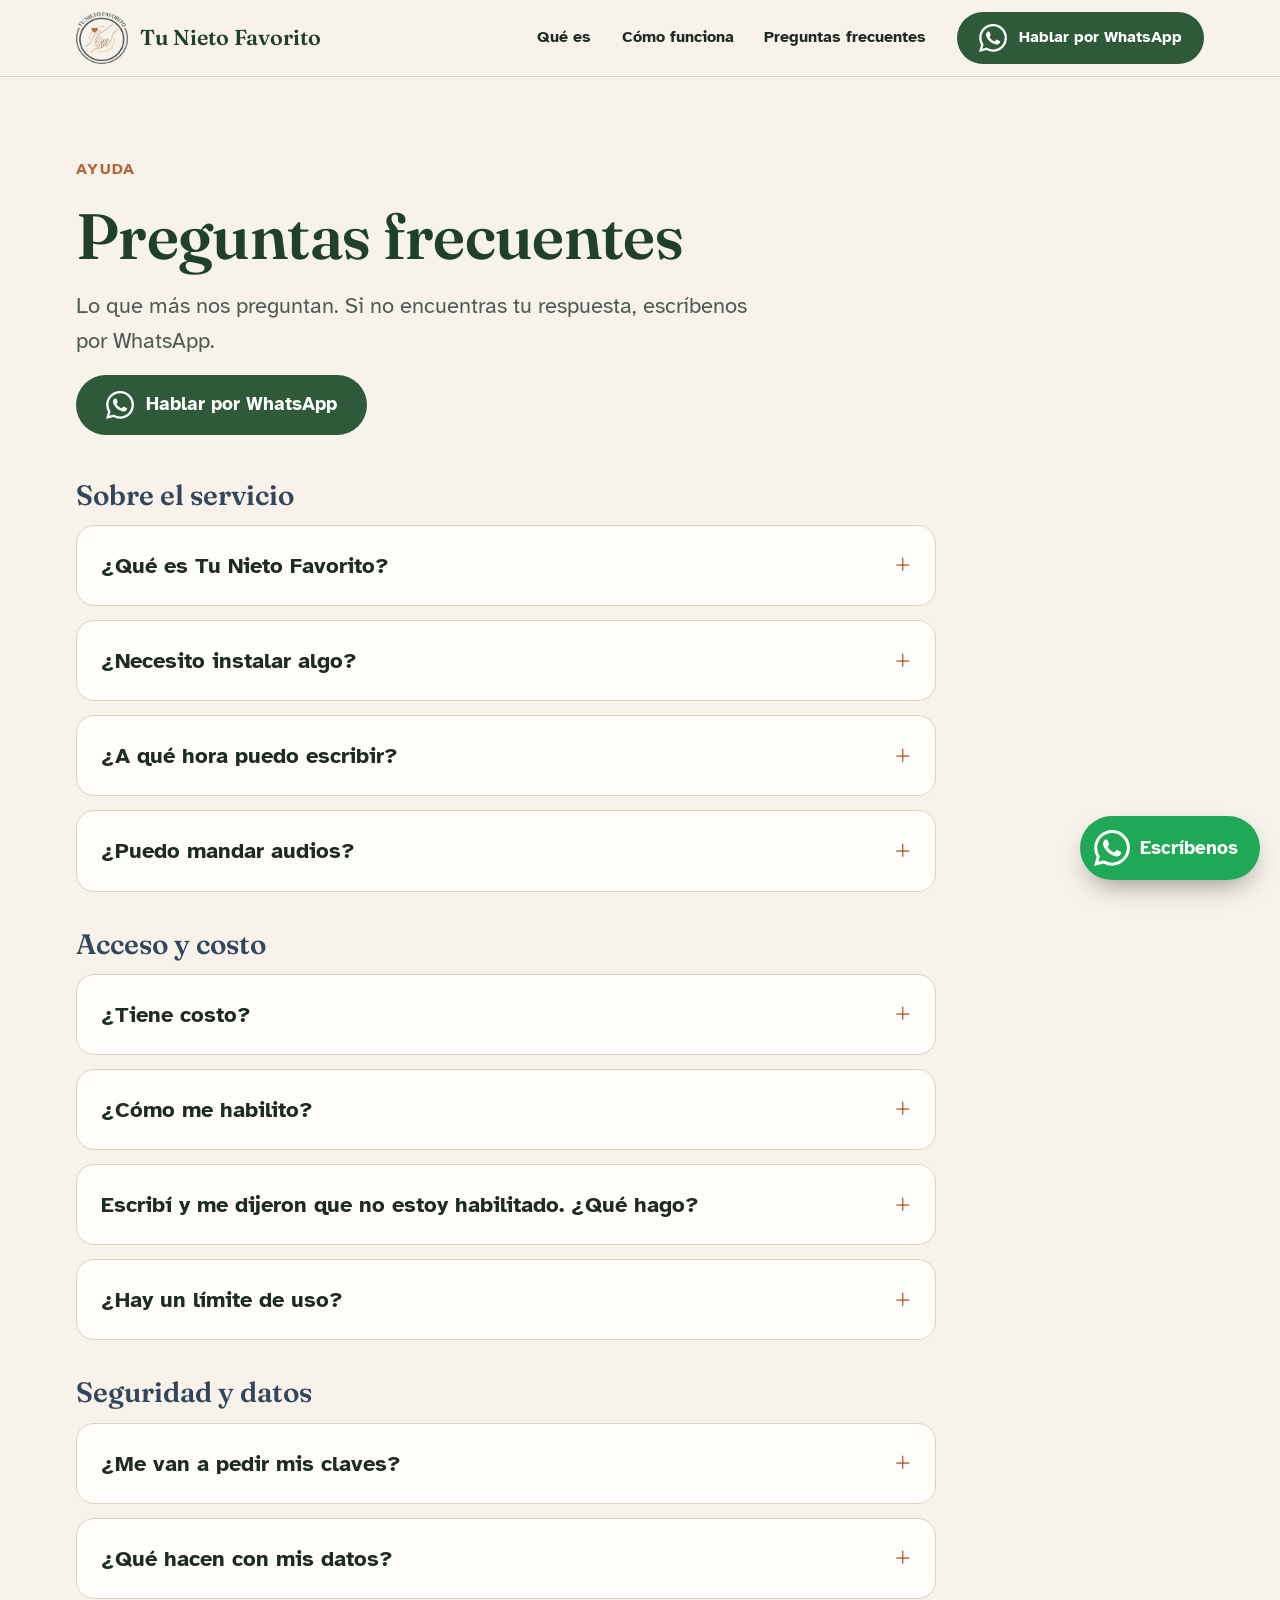
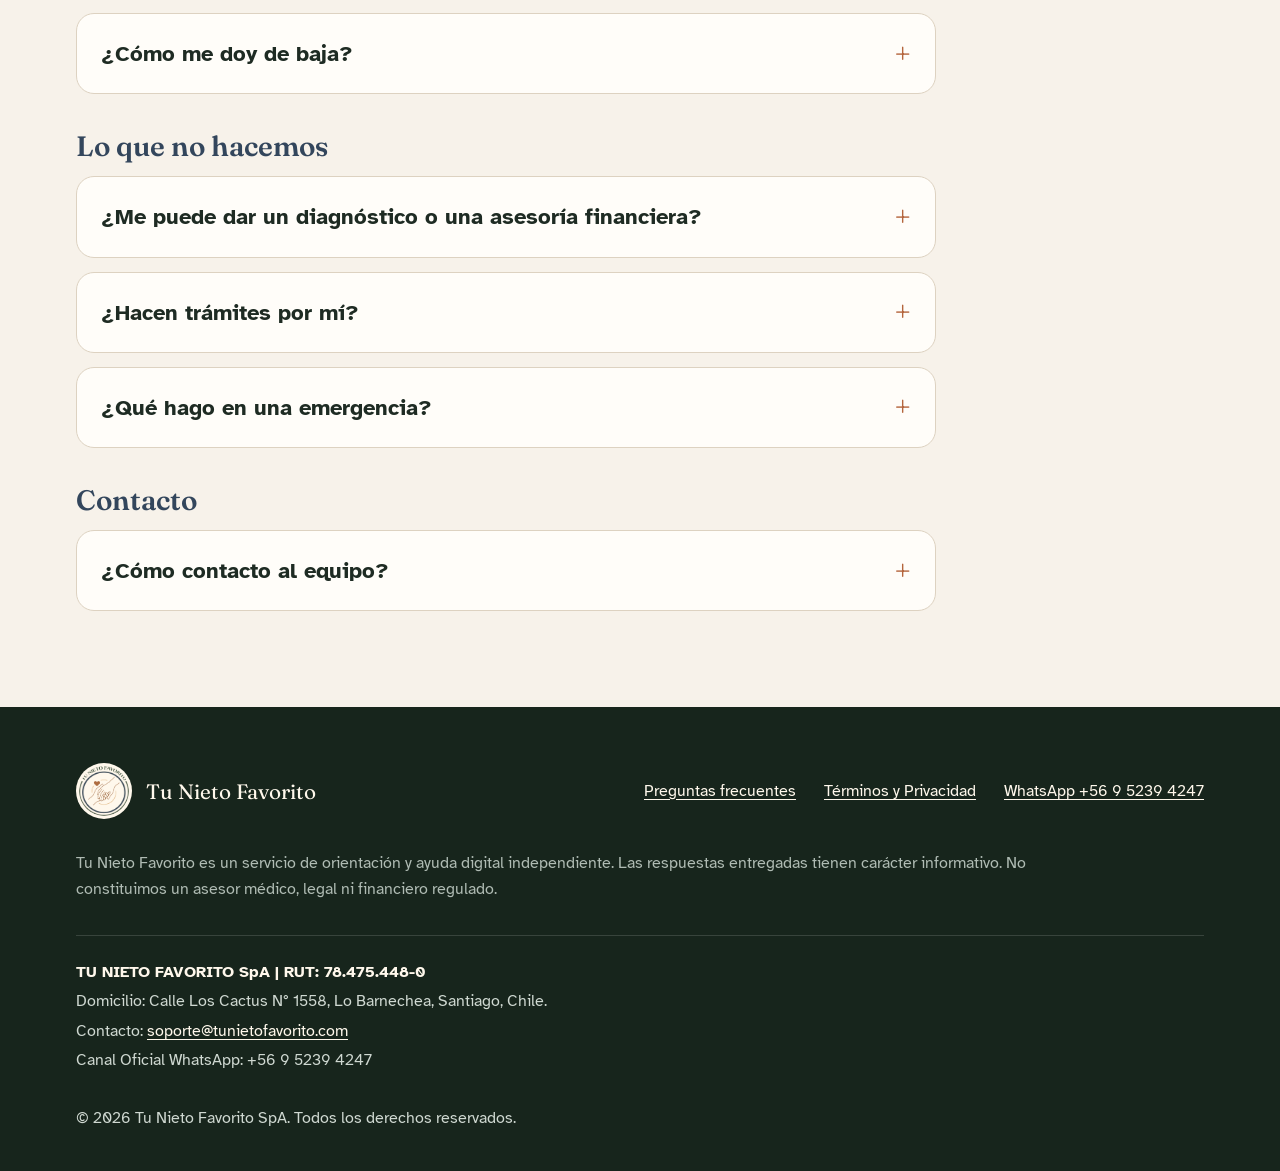
==== preguntas/index.html @ 2af7aa35 "Sitio web v1: inicio, preguntas frecuentes y términos" ====
<!doctype html>
<html lang="es-CL">
<head>
<meta charset="utf-8">
<meta name="viewport" content="width=device-width, initial-scale=1, viewport-fit=cover">
<title>Preguntas frecuentes | Tu Nieto Favorito</title>
<meta name="claude:viewport-fit-sides" content="cover">
<meta name="description" content="Respuestas sobre Tu Nieto Favorito: cómo habilitarte, costo, seguridad de tus datos, cupo mensual y cómo darte de baja.">
<link rel="canonical" href="https://tunietofavorito.com/preguntas/">
<meta property="og:type" content="website">
<meta property="og:locale" content="es_CL">
<meta property="og:site_name" content="Tu Nieto Favorito">
<meta property="og:title" content="Preguntas frecuentes | Tu Nieto Favorito">
<meta property="og:description" content="Respuestas sobre Tu Nieto Favorito: cómo habilitarte, costo, seguridad de tus datos, cupo mensual y cómo darte de baja.">
<meta property="og:url" content="https://tunietofavorito.com/preguntas/">
<meta property="og:image" content="https://tunietofavorito.com/assets/og-image.jpg">
<meta name="twitter:card" content="summary_large_image">
<meta name="theme-color" content="#F7F2EA">
<link rel="icon" href="../favicon.ico" sizes="any">
<link rel="icon" type="image/png" href="../assets/favicon-48.png">
<link rel="apple-touch-icon" href="../assets/apple-touch-icon.png">
<link rel="preconnect" href="https://fonts.googleapis.com">
<link rel="preconnect" href="https://fonts.gstatic.com" crossorigin>
<link rel="stylesheet" href="https://fonts.googleapis.com/css2?family=Atkinson+Hyperlegible:ital,wght@0,400;0,700;1,400&family=Fraunces:ital,opsz,wght@0,9..144,500;0,9..144,600;1,9..144,500&display=swap">
<link rel="stylesheet" href="../assets/styles.css">

</head>
<body>
<a class="skip" href="#contenido">Saltar al contenido</a>
<header class="site-header">
  <div class="wrap">
    <a class="brand" href="../"><img src="../assets/logo.png" alt="" width="52" height="52"><span>Tu Nieto Favorito</span></a>
    <button class="nav-toggle" aria-expanded="false" aria-controls="menu">Menú</button>
    <nav class="nav" id="menu" aria-label="Principal">
      <a href="../#que-es">Qué es</a>
      <a href="../#como-funciona">Cómo funciona</a>
      <a href="../preguntas/">Preguntas frecuentes</a>
      <a class="btn btn--primary btn--small" href="https://wa.me/56952394247?text=Hola%2C+quiero+probar+Tu+Nieto+Favorito%2C+lo+vi+en+la+web." target="_blank" rel="noopener"><svg viewBox="0 0 24 24" aria-hidden="true" fill="currentColor"><path d="M17.47 14.38c-.3-.15-1.76-.87-2.03-.97-.27-.1-.47-.15-.67.15-.2.3-.77.97-.94 1.16-.17.2-.35.22-.64.07-.3-.15-1.26-.46-2.39-1.47-.88-.79-1.48-1.76-1.65-2.06-.17-.3-.02-.46.13-.6.13-.14.3-.35.45-.52.15-.17.2-.3.3-.5.1-.2.05-.37-.03-.52-.07-.15-.67-1.61-.92-2.2-.24-.58-.49-.5-.67-.51h-.57c-.2 0-.52.07-.8.37-.27.3-1.04 1.02-1.04 2.48s1.07 2.88 1.21 3.07c.15.2 2.1 3.2 5.08 4.49.71.31 1.26.49 1.7.63.71.22 1.36.19 1.87.12.57-.09 1.76-.72 2-1.41.25-.7.25-1.29.18-1.41-.08-.13-.27-.2-.57-.35M12.05 21.79h-.01a9.87 9.87 0 0 1-5.03-1.38l-.36-.21-3.74.98 1-3.65-.24-.37a9.86 9.86 0 0 1-1.51-5.26c0-5.45 4.44-9.88 9.89-9.88 2.64 0 5.12 1.03 6.99 2.9a9.83 9.83 0 0 1 2.89 6.99c0 5.45-4.44 9.88-9.88 9.88m8.41-18.3A11.82 11.82 0 0 0 12.05 0C5.5 0 .16 5.34.16 11.89c0 2.1.55 4.14 1.59 5.95L.06 24l6.3-1.65a11.88 11.88 0 0 0 5.69 1.45h.01c6.55 0 11.89-5.34 11.89-11.89a11.82 11.82 0 0 0-3.48-8.41z"/></svg><span>Hablar por WhatsApp</span></a>
    </nav>
  </div>
</header>
<main id="contenido">

<section class="page-hero"><div class="wrap">
  <span class="eyebrow">Ayuda</span>
  <h1>Preguntas frecuentes</h1>
  <p>Lo que más nos preguntan. Si no encuentras tu respuesta, escríbenos por WhatsApp.</p>
  <div><a class="btn btn--primary" href="https://wa.me/56952394247?text=Hola%2C+quiero+probar+Tu+Nieto+Favorito%2C+lo+vi+en+la+web." target="_blank" rel="noopener"><svg viewBox="0 0 24 24" aria-hidden="true" fill="currentColor"><path d="M17.47 14.38c-.3-.15-1.76-.87-2.03-.97-.27-.1-.47-.15-.67.15-.2.3-.77.97-.94 1.16-.17.2-.35.22-.64.07-.3-.15-1.26-.46-2.39-1.47-.88-.79-1.48-1.76-1.65-2.06-.17-.3-.02-.46.13-.6.13-.14.3-.35.45-.52.15-.17.2-.3.3-.5.1-.2.05-.37-.03-.52-.07-.15-.67-1.61-.92-2.2-.24-.58-.49-.5-.67-.51h-.57c-.2 0-.52.07-.8.37-.27.3-1.04 1.02-1.04 2.48s1.07 2.88 1.21 3.07c.15.2 2.1 3.2 5.08 4.49.71.31 1.26.49 1.7.63.71.22 1.36.19 1.87.12.57-.09 1.76-.72 2-1.41.25-.7.25-1.29.18-1.41-.08-.13-.27-.2-.57-.35M12.05 21.79h-.01a9.87 9.87 0 0 1-5.03-1.38l-.36-.21-3.74.98 1-3.65-.24-.37a9.86 9.86 0 0 1-1.51-5.26c0-5.45 4.44-9.88 9.89-9.88 2.64 0 5.12 1.03 6.99 2.9a9.83 9.83 0 0 1 2.89 6.99c0 5.45-4.44 9.88-9.88 9.88m8.41-18.3A11.82 11.82 0 0 0 12.05 0C5.5 0 .16 5.34.16 11.89c0 2.1.55 4.14 1.59 5.95L.06 24l6.3-1.65a11.88 11.88 0 0 0 5.69 1.45h.01c6.55 0 11.89-5.34 11.89-11.89a11.82 11.82 0 0 0-3.48-8.41z"/></svg><span>Hablar por WhatsApp</span></a></div>
</div></section>
<section><div class="wrap"><div class="faq"><h2 class="faq-group">Sobre el servicio</h2><details><summary>¿Qué es Tu Nieto Favorito?</summary><div class="answer"><p>Es un servicio de acompañamiento y orientación para personas mayores que funciona por WhatsApp. Te responde un asistente con inteligencia artificial, supervisado por un equipo de personas.</p><p>Te ayuda con dudas de salud, pensiones, beneficios sociales, uso del celular, actividades y recordatorios.</p></div></details><details><summary>¿Necesito instalar algo?</summary><div class="answer"><p>No. Solo necesitas WhatsApp, el mismo que ya usas para hablar con tu familia. No hay apps nuevas ni claves que recordar.</p></div></details><details><summary>¿A qué hora puedo escribir?</summary><div class="answer"><p>A cualquier hora, todos los días del año.</p></div></details><details><summary>¿Puedo mandar audios?</summary><div class="answer"><p>Sí. Puedes escribir o mandar mensajes de voz. Los audios se transcriben para poder responderte.</p></div></details><h2 class="faq-group">Acceso y costo</h2><details><summary>¿Tiene costo?</summary><div class="answer"><p>Para ti no tiene costo. Lo paga la institución que te ofrece el beneficio, como parte de un convenio con nosotros.</p><p>Que Tu Nieto Favorito sea gratis no significa que los productos o beneficios de esa institución también lo sean: sus condiciones las define cada institución.</p></div></details><details><summary>¿Cómo me habilito?</summary><div class="answer"><p>El servicio se activa a través de una institución en convenio. La institución te incluye en su lista de personas habilitadas y luego tú nos escribes al +56 9 5239 4247.</p><p>En tu primer mensaje te pediremos tu RUT, escrito con el teclado, para confirmar que eres parte del beneficio.</p></div></details><details><summary>Escribí y me dijeron que no estoy habilitado. ¿Qué hago?</summary><div class="answer"><p>Significa que tu RUT todavía no está en la lista de una institución en convenio. En el mismo chat te explicamos cómo pedir el beneficio.</p></div></details><details><summary>¿Hay un límite de uso?</summary><div class="answer"><p>Sí. Para que el servicio sea sostenible, cada persona tiene un cupo mensual. Te avisamos cuando te acerques al límite y el servicio vuelve a estar disponible el día 1 del mes siguiente.</p></div></details><h2 class="faq-group">Seguridad y datos</h2><details><summary>¿Me van a pedir mis claves?</summary><div class="answer"><p>Nunca. No te pediremos claves, contraseñas, ClaveÚnica, PIN, números de tarjeta ni códigos que lleguen a tu celular.</p><p>Desconfía de cualquier mensaje que te los pida, aunque diga ser de Tu Nieto Favorito o de tu institución.</p></div></details><details><summary>¿Qué hacen con mis datos?</summary><div class="answer"><p>Guardamos solo lo necesario para ayudarte mejor, de forma confidencial. No compartimos tu información con ninguna institución sin tu autorización.</p><p>Puedes pedir ver, corregir o borrar tus datos en cualquier momento. Todo el detalle está en la <a href="../terminos/#datos">Política de Privacidad</a>.</p></div></details><details><summary>¿Cómo me doy de baja?</summary><div class="answer"><p>Escribe <b>BAJA</b> en el chat. Te pediremos confirmarlo para evitar errores y luego borraremos tus datos como se explica en los términos. Si cambias de opinión, puedes volver a escribirnos.</p></div></details><h2 class="faq-group">Lo que no hacemos</h2><details><summary>¿Me puede dar un diagnóstico o una asesoría financiera?</summary><div class="answer"><p>No. Te orientamos e informamos, pero no somos un servicio médico, legal ni financiero. Para decisiones importantes, confirma siempre con tu médico, tu banco o la institución que corresponda.</p></div></details><details><summary>¿Hacen trámites por mí?</summary><div class="answer"><p>No hacemos trámites en tu nombre, no firmamos documentos ni movemos dinero. Te explicamos paso a paso cómo hacerlos tú.</p></div></details><details><summary>¿Qué hago en una emergencia?</summary><div class="answer"><p>Tu Nieto Favorito no es un servicio de urgencia. Ante una emergencia de salud llama al <b>131</b>. Si necesitas apoyo emocional urgente, llama al <b>*4141</b>.</p></div></details><h2 class="faq-group">Contacto</h2><details><summary>¿Cómo contacto al equipo?</summary><div class="answer"><p>Escríbenos a <a href="mailto:soporte@tunietofavorito.com">soporte@tunietofavorito.com</a>.</p></div></details></div></div></section>

</main>
<footer class="site-footer">
  <div class="wrap">
    <div class="footer-top">
      <div class="footer-brand"><img src="../assets/logo.png" alt="" width="56" height="56"><span>Tu Nieto Favorito</span></div>
      <nav class="footer-links" aria-label="Pie de página">
        <a href="../preguntas/">Preguntas frecuentes</a>
        <a href="../terminos/">Términos y Privacidad</a>
        <a href="https://wa.me/56952394247?text=Hola%2C+quiero+probar+Tu+Nieto+Favorito%2C+lo+vi+en+la+web." target="_blank" rel="noopener">WhatsApp +56 9 5239 4247</a>
      </nav>
    </div>
    <p class="disclaimer">Tu Nieto Favorito es un servicio de orientación y ayuda digital independiente. Las respuestas entregadas tienen carácter informativo. No constituimos un asesor médico, legal ni financiero regulado.</p>
    <div class="legal">
      <strong>TU NIETO FAVORITO SpA | RUT: 78.475.448-0</strong>
      <span>Domicilio: Calle Los Cactus N° 1558, Lo Barnechea, Santiago, Chile.</span>
      <span>Contacto: <a href="mailto:soporte@tunietofavorito.com">soporte@tunietofavorito.com</a></span>
      <span>Canal Oficial WhatsApp: +56 9 5239 4247</span>
    </div>
    <p>© 2026 Tu Nieto Favorito SpA. Todos los derechos reservados.</p>
  </div>
</footer>
<a class="wa-float" href="https://wa.me/56952394247?text=Hola%2C+quiero+probar+Tu+Nieto+Favorito%2C+lo+vi+en+la+web." target="_blank" rel="noopener" aria-label="Hablar por WhatsApp con Tu Nieto Favorito"><svg viewBox="0 0 24 24" aria-hidden="true" fill="currentColor"><path d="M17.47 14.38c-.3-.15-1.76-.87-2.03-.97-.27-.1-.47-.15-.67.15-.2.3-.77.97-.94 1.16-.17.2-.35.22-.64.07-.3-.15-1.26-.46-2.39-1.47-.88-.79-1.48-1.76-1.65-2.06-.17-.3-.02-.46.13-.6.13-.14.3-.35.45-.52.15-.17.2-.3.3-.5.1-.2.05-.37-.03-.52-.07-.15-.67-1.61-.92-2.2-.24-.58-.49-.5-.67-.51h-.57c-.2 0-.52.07-.8.37-.27.3-1.04 1.02-1.04 2.48s1.07 2.88 1.21 3.07c.15.2 2.1 3.2 5.08 4.49.71.31 1.26.49 1.7.63.71.22 1.36.19 1.87.12.57-.09 1.76-.72 2-1.41.25-.7.25-1.29.18-1.41-.08-.13-.27-.2-.57-.35M12.05 21.79h-.01a9.87 9.87 0 0 1-5.03-1.38l-.36-.21-3.74.98 1-3.65-.24-.37a9.86 9.86 0 0 1-1.51-5.26c0-5.45 4.44-9.88 9.89-9.88 2.64 0 5.12 1.03 6.99 2.9a9.83 9.83 0 0 1 2.89 6.99c0 5.45-4.44 9.88-9.88 9.88m8.41-18.3A11.82 11.82 0 0 0 12.05 0C5.5 0 .16 5.34.16 11.89c0 2.1.55 4.14 1.59 5.95L.06 24l6.3-1.65a11.88 11.88 0 0 0 5.69 1.45h.01c6.55 0 11.89-5.34 11.89-11.89a11.82 11.82 0 0 0-3.48-8.41z"/></svg><span>Escríbenos</span></a>
<script src="../assets/site.js"></script>
</body>
</html>
---- assets/styles.css ----
/* Tu Nieto Favorito — sitio estático
   Layout: bandas a todo el ancho, contenido centrado a 1120px, una idea por sección.
   Tema único claro (deliberado): público 60+, máximo contraste y calidez de marca. */
:root {
  color-scheme: light;
  --paper: #F7F2EA;      /* fondo cálido, como la infografía */
  --paper-2: #EFE6D8;    /* banda alterna */
  --card: #FFFDF9;
  --ink: #1E2B23;        /* texto principal, verde casi negro */
  --muted: #4E5B53;
  --line: #DDD2C1;
  --forest: #2E5A3A;     /* verde del logo: botones y títulos */
  --forest-deep: #1F4029;
  --slate: #33465C;      /* azul del aro del logo */
  --clay: #B4653D;       /* corazón del logo: acentos puntuales */
  --sand: #E3BE88;       /* trazo dorado del logo */
  --wa: #1FA855;         /* verde WhatsApp, solo en el botón flotante */
  --chat-bg: #E8DFD2;
  --bubble-out: #DCF5D3;
  --bubble-in: #FFFFFF;

  --font-display: "Fraunces", "Georgia", "Times New Roman", serif;
  --font-body: "Atkinson Hyperlegible", "Segoe UI", system-ui, -apple-system, Arial, sans-serif;

  --step--1: 1rem;
  --step-0: 1.1875rem;   /* 19px base */
  --step-1: 1.375rem;
  --step-2: 1.75rem;
  --step-3: clamp(2rem, 4.2vw, 2.75rem);
  --step-4: clamp(2.5rem, 6vw, 4rem);
  --radius: 18px;
  --wrap: 1120px;
}

*, *::before, *::after { box-sizing: border-box; }
html { scroll-behavior: smooth; -webkit-text-size-adjust: 100%; }
@media (prefers-reduced-motion: reduce) { html { scroll-behavior: auto; } *{ transition: none !important; animation: none !important; } }
body {
  margin: 0;
  background: var(--paper);
  color: var(--ink);
  font-family: var(--font-body);
  font-size: var(--step-0);
  line-height: 1.6;
}
body::before { content: ""; position: fixed; inset: 0 0 auto; height: env(safe-area-inset-top, 0px); z-index: 60; background: var(--paper); }
img, svg { max-width: 100%; }
a { color: var(--forest); text-underline-offset: 3px; }
a:hover { color: var(--forest-deep); }
:focus-visible { outline: 3px solid var(--clay); outline-offset: 3px; border-radius: 6px; }
h1, h2, h3 { font-family: var(--font-display); font-weight: 600; line-height: 1.15; text-wrap: balance; color: var(--forest-deep); margin: 0; font-optical-sizing: auto; }
h1 { font-size: var(--step-4); letter-spacing: -0.01em; }
h2 { font-size: var(--step-3); }
h3 { font-size: var(--step-1); font-family: var(--font-body); font-weight: 700; color: var(--ink); }
p { margin: 0; }
.wrap { width: 100%; max-width: calc(var(--wrap) + 2 * 24px); margin-inline: auto; padding-left: max(20px, env(safe-area-inset-left, 0px)); padding-right: max(20px, env(safe-area-inset-right, 0px)); }
.band { padding-block: clamp(56px, 9vw, 104px); }
.band--alt { background: var(--paper-2); }
.band--deep { background: var(--forest-deep); color: #F4EEE4; }
.band--deep h2 { color: #FFF8EC; }
.section-head { display: grid; gap: 14px; max-width: 46rem; margin-bottom: clamp(32px, 5vw, 52px); }
.section-head p { color: var(--muted); font-size: var(--step-1); }
.eyebrow { font-size: var(--step--1); font-weight: 700; letter-spacing: 0.08em; text-transform: uppercase; color: var(--clay); }
.skip { position: absolute; left: -999px; top: 8px; background: var(--card); padding: 10px 16px; z-index: 100; }
.skip:focus { left: 16px; }

/* Botones */
.btn { display: inline-flex; align-items: center; justify-content: center; gap: 12px; min-height: 60px; padding: 14px 28px; border-radius: 999px; font: 700 var(--step-0)/1.2 var(--font-body); text-decoration: none; border: 2px solid transparent; cursor: pointer; transition: transform .15s ease, background .15s ease; }
.btn svg { width: 28px; height: 28px; flex: none; }
.btn--primary { background: var(--forest); color: #fff; }
.btn--primary:hover { background: var(--forest-deep); color: #fff; transform: translateY(-1px); }
.btn--ghost { background: transparent; color: var(--forest-deep); border-color: var(--forest); }
.btn--ghost:hover { background: var(--card); color: var(--forest-deep); }
.btn--light { background: #FFF8EC; color: var(--forest-deep); }
.btn--light:hover { background: #fff; color: var(--forest-deep); }
.btn--small { min-height: 48px; padding: 10px 20px; font-size: var(--step--1); }

/* Encabezado */
.site-header { position: sticky; top: env(safe-area-inset-top, 0px); z-index: 50; background: color-mix(in srgb, var(--paper) 94%, transparent); backdrop-filter: blur(8px); border-bottom: 1px solid var(--line); }
.site-header .wrap { display: flex; align-items: center; justify-content: space-between; gap: 16px; min-height: 76px; }
.brand { display: flex; align-items: center; gap: 12px; text-decoration: none; color: var(--forest-deep); font-family: var(--font-display); font-weight: 600; font-size: 1.35rem; }
.brand img { width: 52px; height: 52px; }
.nav { display: flex; align-items: center; gap: clamp(12px, 2.4vw, 32px); }
.nav a:not(.btn) { color: var(--ink); text-decoration: none; font-weight: 700; font-size: var(--step--1); }
.nav a:not(.btn):hover { color: var(--forest); text-decoration: underline; }
.nav-toggle { display: none; }
@media (max-width: 880px) {
  .nav { display: none; position: absolute; top: 100%; left: 0; right: 0; flex-direction: column; align-items: stretch; gap: 0; background: var(--paper); border-bottom: 1px solid var(--line); padding: 8px max(20px, env(safe-area-inset-right, 0px)) 20px max(20px, env(safe-area-inset-left, 0px)); }
  .nav.open { display: flex; }
  .nav a:not(.btn) { padding: 16px 4px; font-size: var(--step-0); border-bottom: 1px solid var(--line); }
  .nav .btn { margin-top: 16px; }
  .nav-toggle { display: inline-flex; align-items: center; gap: 8px; min-height: 48px; padding: 8px 16px; border: 2px solid var(--forest); border-radius: 999px; background: transparent; color: var(--forest-deep); font: 700 var(--step--1) var(--font-body); cursor: pointer; }
  .brand span { font-size: 1.15rem; }
  .brand img { width: 44px; height: 44px; }
}

/* Hero */
.hero { padding-block: clamp(40px, 7vw, 88px) clamp(56px, 8vw, 96px); position: relative; overflow: hidden; }
.hero .wrap { display: grid; grid-template-columns: minmax(0, 1.1fr) minmax(0, 0.9fr); gap: clamp(32px, 5vw, 72px); align-items: center; }
.hero-copy { display: grid; gap: 24px; min-width: 0; }
.hero-copy .lead { font-size: var(--step-1); color: var(--muted); max-width: 34rem; }
.hero-copy h1 em { font-style: italic; color: var(--clay); font-weight: 500; }
.hero-actions { display: flex; flex-wrap: wrap; gap: 14px; }
.hero-note { display: flex; align-items: center; gap: 10px; color: var(--muted); font-size: var(--step--1); }
.hero-note svg { width: 22px; height: 22px; color: var(--forest); flex: none; }
.hero-art { position: relative; display: grid; place-items: center; min-width: 0; }
.hero-art::before { content: ""; position: absolute; width: min(460px, 92%); aspect-ratio: 1; border-radius: 50%; border: 2px solid var(--sand); opacity: .7; }
.hero-art::after { content: ""; position: absolute; width: min(540px, 108%); aspect-ratio: 1; border-radius: 50%; border: 2px solid var(--slate); opacity: .14; }
@media (max-width: 880px) { .hero .wrap { grid-template-columns: 1fr; } .hero-art { order: 2; } }

/* Teléfono con chat */
.phone { position: relative; z-index: 1; width: min(340px, 100%); border-radius: 40px; background: #1d2621; padding: 12px; box-shadow: 0 30px 60px -24px rgba(31, 64, 41, .45); }
.phone-screen { border-radius: 30px; overflow: hidden; background: var(--chat-bg); }
.chat-top { display: flex; align-items: center; gap: 10px; padding: 14px 16px; background: var(--forest-deep); color: #fff; }
.chat-top img { width: 38px; height: 38px; border-radius: 50%; background: #fff; padding: 2px; }
.chat-top strong { display: block; font-size: 1rem; line-height: 1.2; }
.chat-top small { font-size: .82rem; opacity: .8; }
.chat { display: flex; flex-direction: column; gap: 8px; padding: 16px 12px 18px; font-size: 1rem; line-height: 1.45; }
.msg { max-width: 86%; padding: 9px 12px 7px; border-radius: 14px; box-shadow: 0 1px 1px rgba(0,0,0,.08); position: relative; }
.msg time { display: block; text-align: right; font-size: .72rem; color: #6b756f; margin-top: 2px; }
.msg--out { align-self: flex-end; background: var(--bubble-out); border-top-right-radius: 4px; }
.msg--in { align-self: flex-start; background: var(--bubble-in); border-top-left-radius: 4px; }
.msg b { font-weight: 700; }
.msg-btns { display: grid; grid-template-columns: 1fr 1fr; gap: 6px; margin-top: 8px; }
.msg-btns span { text-align: center; background: #F3F7F4; color: #1a7f4a; font-weight: 700; font-size: .9rem; border-radius: 8px; padding: 7px 4px; }

/* Pilares */
.pillars { display: grid; grid-template-columns: repeat(3, minmax(0, 1fr)); gap: 22px; }
@media (max-width: 980px) { .pillars { grid-template-columns: repeat(2, minmax(0, 1fr)); } }
@media (max-width: 640px) { .pillars { grid-template-columns: 1fr; } }
.pillar { display: flex; flex-direction: column; gap: 16px; background: var(--card); border: 1px solid var(--line); border-radius: var(--radius); padding: 26px 22px 22px; min-width: 0; }
.pillar-head { display: flex; align-items: center; gap: 14px; }
.icon { flex: none; display: grid; place-items: center; width: 56px; height: 56px; border-radius: 50%; background: #F3E6D6; color: var(--clay); }
.icon svg { width: 30px; height: 30px; }
.pillar p.sub { color: var(--muted); font-size: var(--step--1); }
.pillar .mini-chat { background: var(--chat-bg); border-radius: 14px; padding: 12px 10px; display: flex; flex-direction: column; gap: 6px; font-size: .95rem; line-height: 1.4; margin-top: auto; }
.pillar .mini-chat .msg { max-width: 92%; padding: 7px 10px; }
.pillar-cta { align-self: flex-start; font-weight: 700; font-size: var(--step--1); display: inline-flex; align-items: center; gap: 6px; min-height: 44px; }

/* Cómo accedo */
.steps { display: grid; grid-template-columns: repeat(3, minmax(0, 1fr)); gap: 24px; counter-reset: paso; list-style: none; padding: 0; margin: 0; }
@media (max-width: 860px) { .steps { grid-template-columns: 1fr; } }
.steps li { counter-increment: paso; display: grid; gap: 12px; align-content: start; padding: 28px 24px; border-radius: var(--radius); background: var(--card); border: 1px solid var(--line); min-width: 0; }
.steps li::before { content: counter(paso); display: grid; place-items: center; width: 52px; height: 52px; border-radius: 50%; background: var(--forest); color: #fff; font: 600 1.6rem/1 var(--font-display); }
.steps p { color: var(--muted); }
.phone-number { font-family: var(--font-display); font-size: var(--step-2); color: var(--forest-deep); font-weight: 600; white-space: nowrap; }
.callout { margin-top: 28px; display: flex; flex-wrap: wrap; align-items: center; justify-content: space-between; gap: 18px 28px; padding: 26px 28px; border-radius: var(--radius); background: var(--slate); color: #F2F4F7; }
.callout h3 { color: #fff; font-family: var(--font-display); font-weight: 600; font-size: var(--step-1); }
.callout p { color: #D7DEE7; max-width: 40rem; }
.callout .btn--light { color: var(--slate); }
.callout > div { display: grid; gap: 6px; min-width: 0; flex: 1 1 320px; }

/* Atributos */
.facts { display: grid; grid-template-columns: repeat(4, minmax(0, 1fr)); gap: 0; border-top: 1px solid var(--line); border-bottom: 1px solid var(--line); }
@media (max-width: 860px) { .facts { grid-template-columns: repeat(2, minmax(0, 1fr)); } }
.fact { padding: 28px 20px; display: grid; gap: 6px; align-content: start; border-right: 1px solid var(--line); min-width: 0; }
.fact:last-child { border-right: 0; }
@media (max-width: 860px) { .fact:nth-child(2n) { border-right: 0; } .fact:nth-child(-n+2) { border-bottom: 1px solid var(--line); } }
.fact strong { font: 600 var(--step-3)/1 var(--font-display); color: var(--forest-deep); }
.fact span { color: var(--muted); font-size: var(--step--1); }

/* Quiénes somos */
.about { display: grid; grid-template-columns: minmax(0, .8fr) minmax(0, 1.2fr); gap: clamp(32px, 6vw, 80px); align-items: center; }
@media (max-width: 860px) { .about { grid-template-columns: 1fr; } }
.about-art { width: min(460px, 100%); height: auto; justify-self: center; }
.about-text { display: grid; gap: 28px; min-width: 0; }
.about-text h3 { font-family: var(--font-display); font-weight: 600; color: var(--forest-deep); font-size: var(--step-2); margin-bottom: 8px; }
.about-text p { color: var(--muted); font-size: var(--step-1); }

/* Test */
.quiz { max-width: 760px; display: grid; gap: 16px; }
.q { display: flex; flex-wrap: wrap; align-items: center; justify-content: space-between; gap: 14px 24px; padding: 20px 22px; background: var(--card); border: 1px solid var(--line); border-radius: var(--radius); }
.q p { font-weight: 700; flex: 1 1 280px; min-width: 0; }
.q-opts { display: flex; gap: 10px; }
.q-opts button { min-width: 88px; min-height: 52px; border-radius: 999px; border: 2px solid var(--forest); background: transparent; color: var(--forest-deep); font: 700 var(--step-0) var(--font-body); cursor: pointer; }
.q-opts button[aria-pressed="true"] { background: var(--forest); color: #fff; }
.quiz-result { padding: 24px 26px; border-radius: var(--radius); background: var(--forest-deep); color: #F4EEE4; display: grid; gap: 14px; }
.quiz-result h3 { color: #fff; font-family: var(--font-display); font-weight: 600; font-size: var(--step-2); }
.quiz-result .btn { justify-self: start; }

/* CTA final */
.final { text-align: center; }
.final .wrap { display: grid; gap: 22px; justify-items: center; }
.final p { font-size: var(--step-1); color: #DCE5DD; max-width: 38rem; }
.final .phone-number { color: #FFF8EC; font-size: var(--step-3); }

/* Pie */
.site-footer { background: #17251C; color: #CFD8D1; padding-block: 56px 40px; font-size: var(--step--1); }
.site-footer .wrap { display: grid; gap: 32px; }
.footer-top { display: flex; flex-wrap: wrap; justify-content: space-between; gap: 28px; }
.footer-brand { display: flex; gap: 14px; align-items: center; color: #FFF8EC; font-family: var(--font-display); font-size: 1.3rem; }
.footer-brand img { width: 56px; height: 56px; background: #FFF8EC; border-radius: 50%; padding: 3px; }
.footer-links { display: flex; flex-wrap: wrap; gap: 10px 28px; align-items: center; }
.site-footer a { color: #FFF8EC; }
.legal { display: grid; gap: 4px; padding-top: 24px; border-top: 1px solid rgba(255,255,255,.14); }
.legal strong { color: #FFF8EC; }
.disclaimer { color: #AFBBB3; max-width: 62rem; }

/* WhatsApp flotante */
.wa-float { position: fixed; z-index: 70; right: calc(20px + env(safe-area-inset-right, 0px)); bottom: calc(20px + env(safe-area-inset-bottom, 0px)); display: inline-flex; align-items: center; gap: 10px; min-height: 64px; padding: 10px 22px 10px 14px; border-radius: 999px; background: var(--wa); color: #fff; text-decoration: none; font-weight: 700; box-shadow: 0 12px 28px -10px rgba(0,0,0,.45); }
.wa-float:hover { color: #fff; background: #17904A; }
.wa-float svg { width: 36px; height: 36px; }
@media (max-width: 640px) { .wa-float span { display: none; } .wa-float { padding: 14px; } }

/* Páginas internas */
.page-hero { padding-block: clamp(44px, 7vw, 80px) clamp(28px, 4vw, 44px); }
.page-hero .wrap { display: grid; gap: 16px; }
.page-hero p { color: var(--muted); font-size: var(--step-1); max-width: 44rem; }
.faq { max-width: 860px; display: grid; gap: 14px; padding-bottom: clamp(56px, 8vw, 96px); }
.faq details { background: var(--card); border: 1px solid var(--line); border-radius: var(--radius); }
.faq summary { cursor: pointer; list-style: none; display: flex; justify-content: space-between; gap: 16px; align-items: center; padding: 22px 24px; font-weight: 700; font-size: var(--step-1); min-height: 64px; }
.faq summary::-webkit-details-marker { display: none; }
.faq summary::after { content: "+"; font: 400 2rem/1 var(--font-display); color: var(--clay); flex: none; }
.faq details[open] summary::after { content: "–"; }
.faq .answer { padding: 0 24px 24px; display: grid; gap: 12px; color: var(--ink); }
.faq-group { font-family: var(--font-display); color: var(--slate); font-size: var(--step-2); margin-top: 22px; }
.faq-group:first-child { margin-top: 0; }

.doc { max-width: 760px; padding-bottom: clamp(56px, 8vw, 96px); display: grid; gap: 18px; }
.doc h2 { font-size: var(--step-2); margin-top: 26px; scroll-margin-top: 100px; }
.doc ul { margin: 0; padding-left: 1.3em; display: grid; gap: 10px; }
.doc li::marker { color: var(--clay); }
.doc .meta { color: var(--muted); }
.doc .callout-box { background: var(--card); border: 1px solid var(--line); border-left: 5px solid var(--clay); border-radius: 12px; padding: 18px 20px; }
.toc { background: var(--card); border: 1px solid var(--line); border-radius: var(--radius); padding: 20px 24px; }
.toc ol { margin: 10px 0 0; padding-left: 1.4em; columns: 2 260px; column-gap: 32px; }
.toc li { margin-bottom: 6px; break-inside: avoid; }
.placeholder { background: #FCE7B2; padding: 0 4px; border-radius: 4px; }

.head-split { display: grid; grid-template-columns: minmax(0, 1.15fr) minmax(0, .85fr); gap: clamp(24px, 4vw, 56px); align-items: center; margin-bottom: clamp(32px, 5vw, 52px); }
.head-split .section-head { margin-bottom: 0; }
.head-art { width: min(440px, 100%); height: auto; justify-self: center; }
@media (max-width: 860px) { .head-split { grid-template-columns: 1fr; } .head-art { width: min(360px, 100%); } }
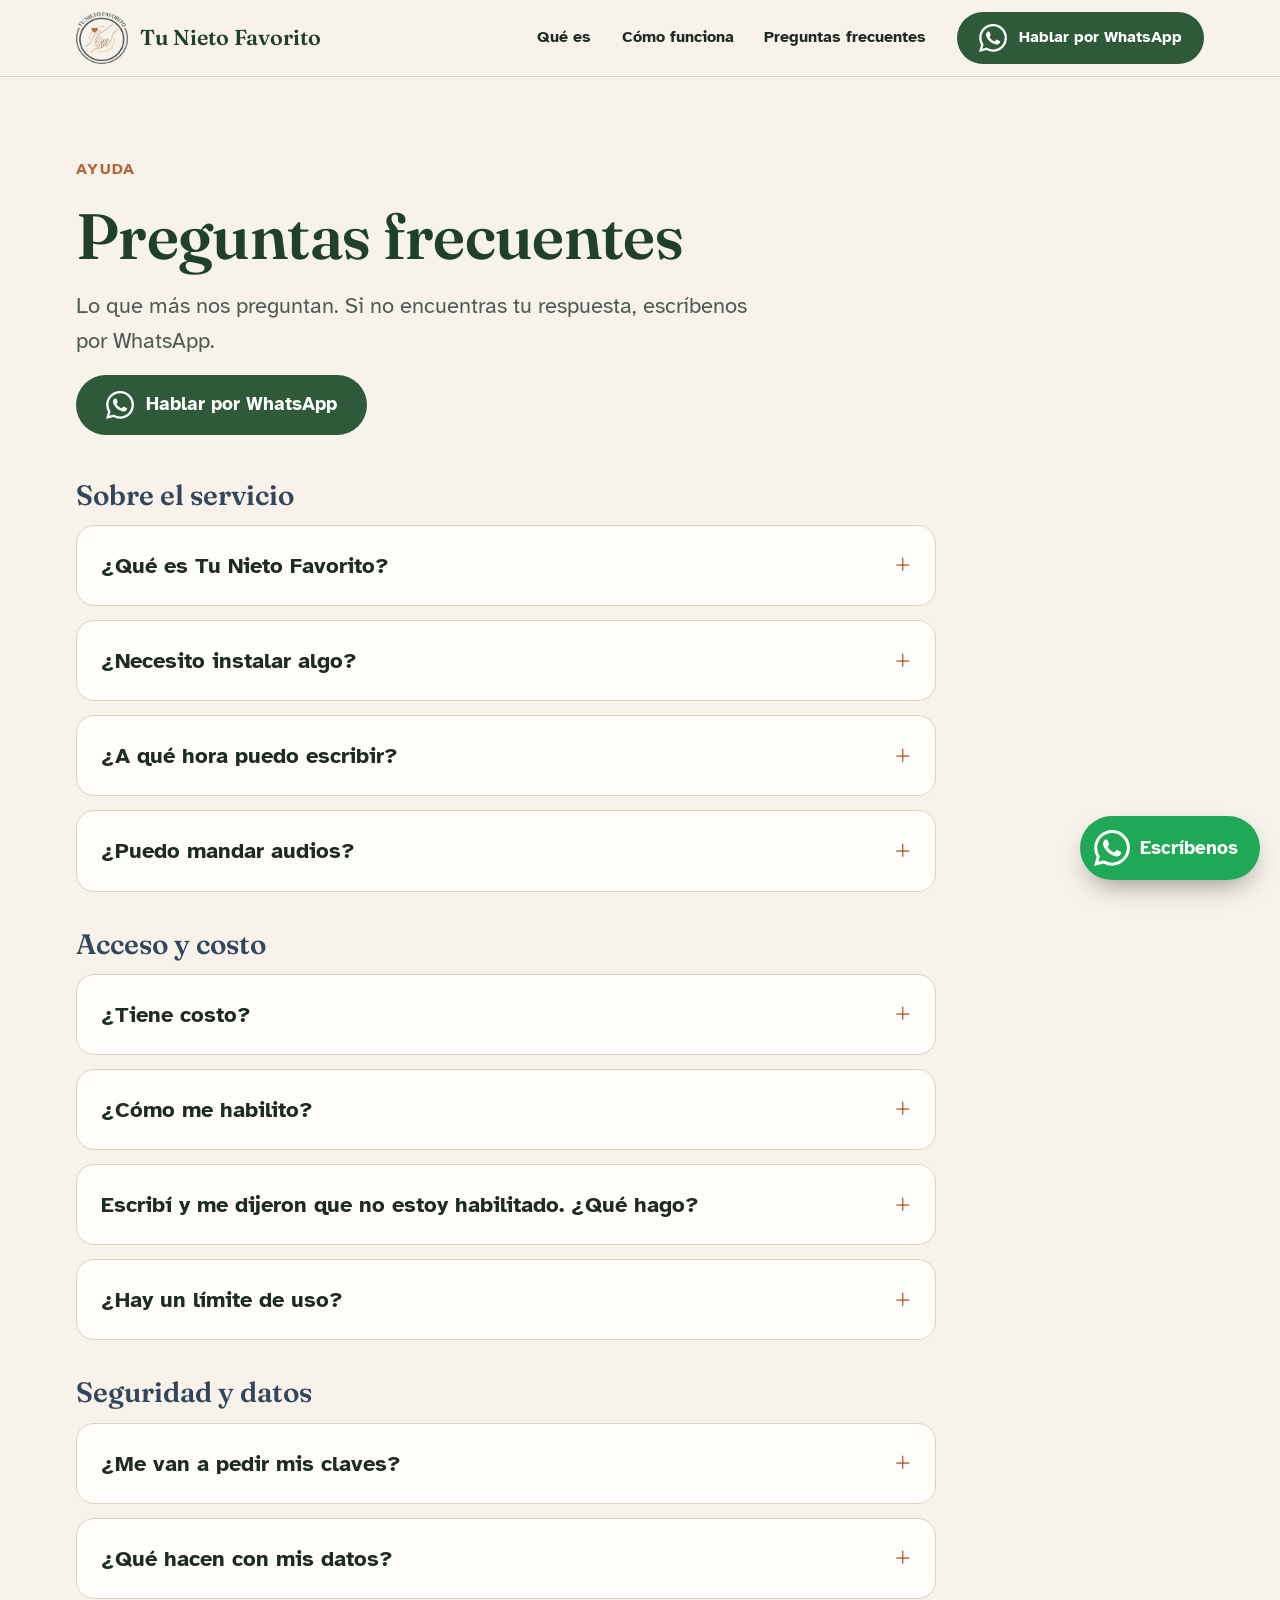
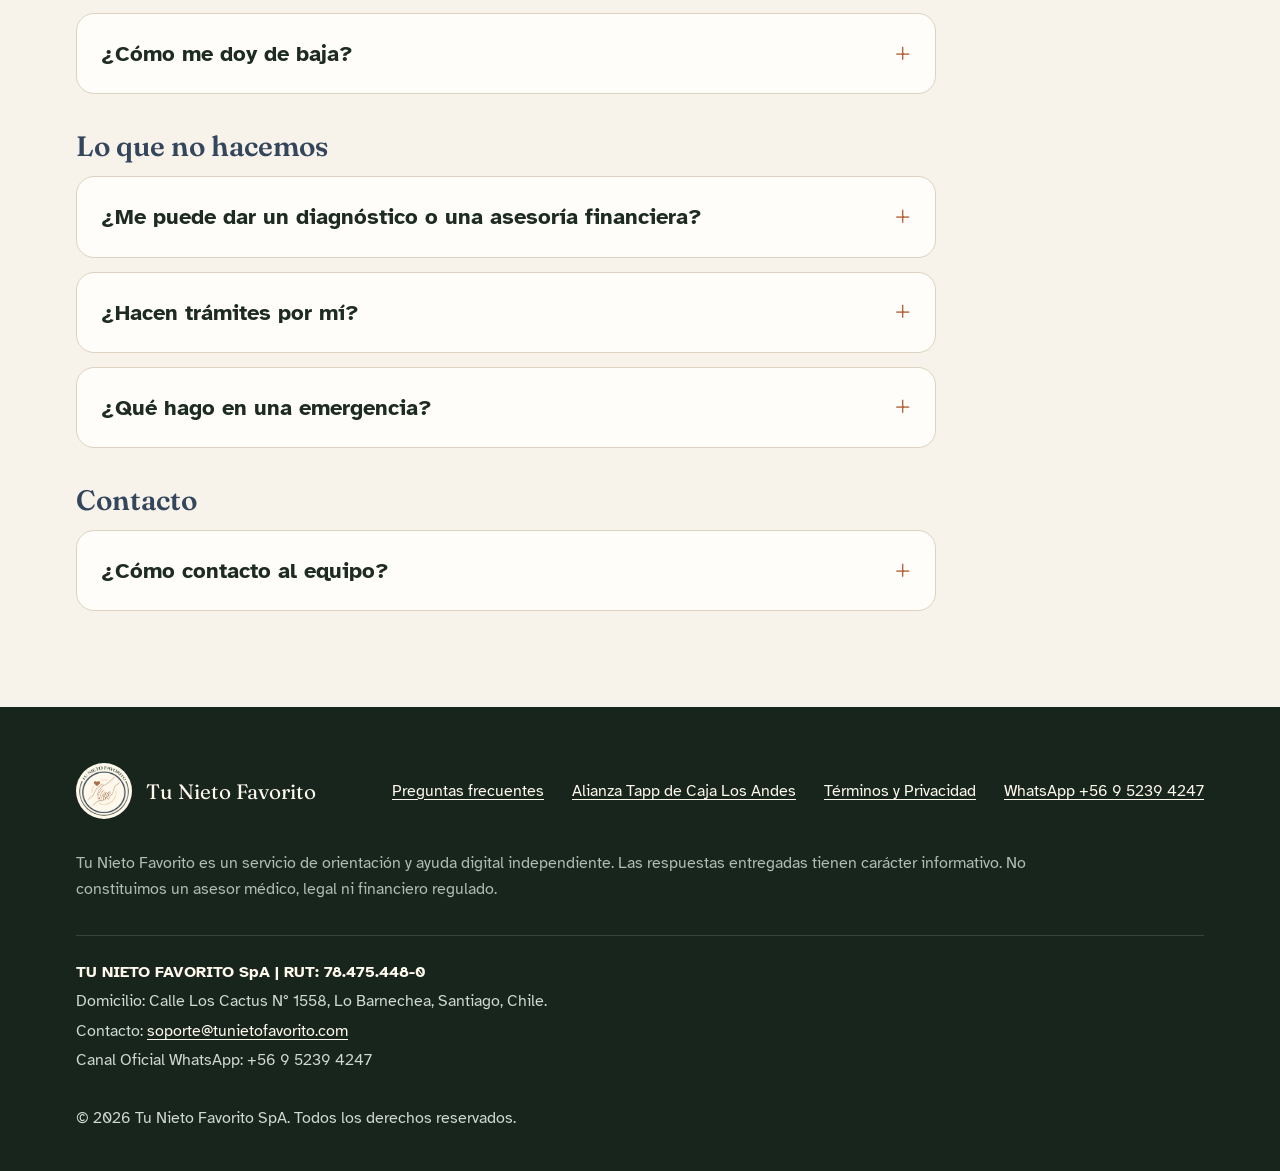
==== commit c05516ec: "Update index.html" ====
--- a/preguntas/index.html
+++ b/preguntas/index.html
@@ -56,6 +56,7 @@
       <div class="footer-brand"><img src="../assets/logo.png" alt="" width="56" height="56"><span>Tu Nieto Favorito</span></div>
       <nav class="footer-links" aria-label="Pie de página">
         <a href="../preguntas/">Preguntas frecuentes</a>
+        <a href="../tapp-cla/">Alianza Tapp de Caja Los Andes</a>
         <a href="../terminos/">Términos y Privacidad</a>
         <a href="https://wa.me/56952394247?text=Hola%2C+quiero+probar+Tu+Nieto+Favorito%2C+lo+vi+en+la+web." target="_blank" rel="noopener">WhatsApp +56 9 5239 4247</a>
       </nav>
--- a/assets/styles.css
+++ b/assets/styles.css
@@ -231,3 +231,17 @@
 .head-split .section-head { margin-bottom: 0; }
 .head-art { width: min(440px, 100%); height: auto; justify-self: center; }
 @media (max-width: 860px) { .head-split { grid-template-columns: 1fr; } .head-art { width: min(360px, 100%); } }
+/* Alianza */
+.ally-strip { margin-top: 28px; display: flex; flex-wrap: wrap; align-items: center; gap: 12px 18px; padding: 18px 22px; border-radius: var(--radius); background: var(--card); border: 1px solid var(--line); border-left: 5px solid var(--clay); }
+.ally-strip p { flex: 1 1 320px; min-width: 0; }
+.ally-tag { font-size: var(--step--1); font-weight: 700; letter-spacing: .06em; text-transform: uppercase; color: var(--clay); }
+.ally-link { font-weight: 700; display: inline-flex; align-items: center; min-height: 44px; }
+.ally-lockup { display: flex; flex-wrap: wrap; align-items: center; gap: 10px 14px; font: 600 var(--step-1)/1.2 var(--font-display); color: var(--forest-deep); }
+.ally-lockup img { width: 64px; height: 64px; }
+.ally-x { color: var(--clay); font-size: var(--step-2); }
+.ally-partner { color: var(--slate); }
+.ally-hero h1 em { font-style: italic; color: var(--clay); font-weight: 500; }
+.ally-hero .wrap { gap: 22px; }
+.ally-note { margin-top: 24px; color: var(--muted); font-size: var(--step--1); max-width: 52rem; }
+.ally-list { max-width: 52rem; margin: 0; padding-left: 1.3em; display: grid; gap: 14px; }
+.ally-list li::marker { color: var(--clay); }
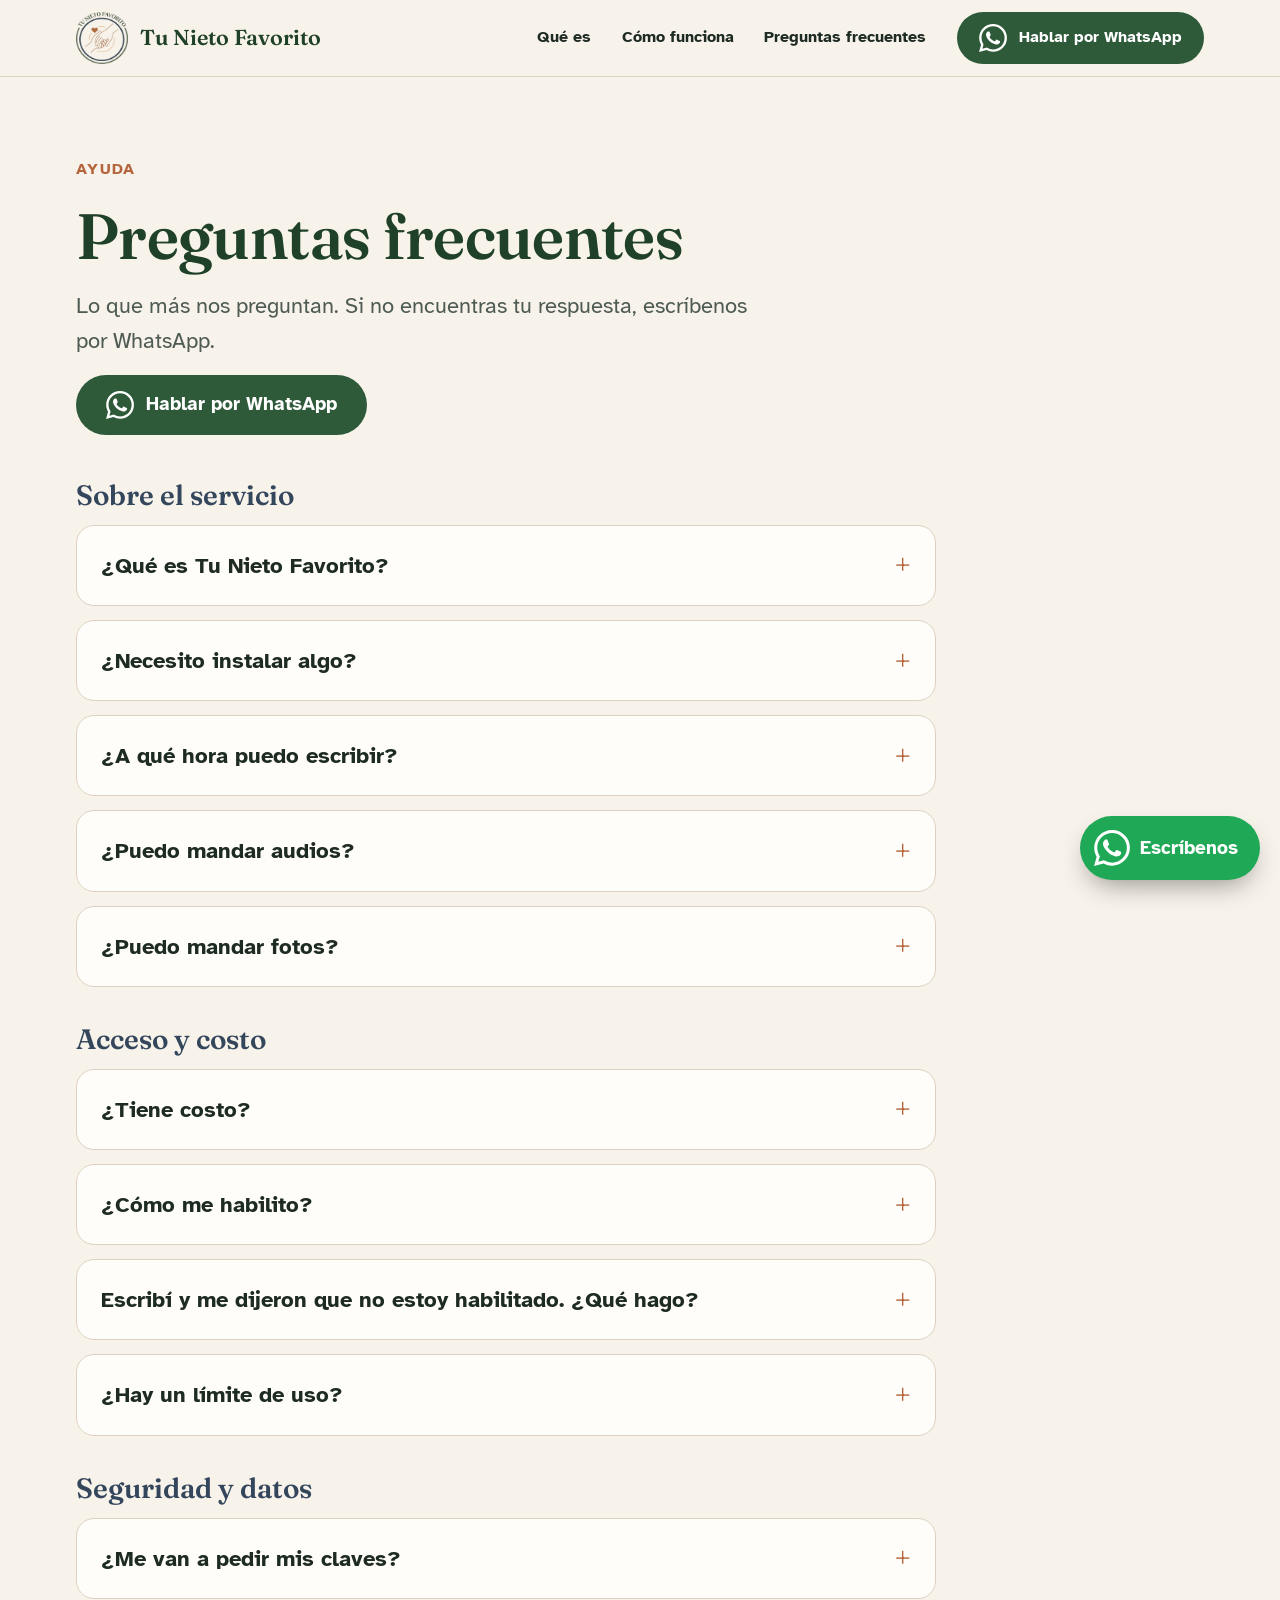
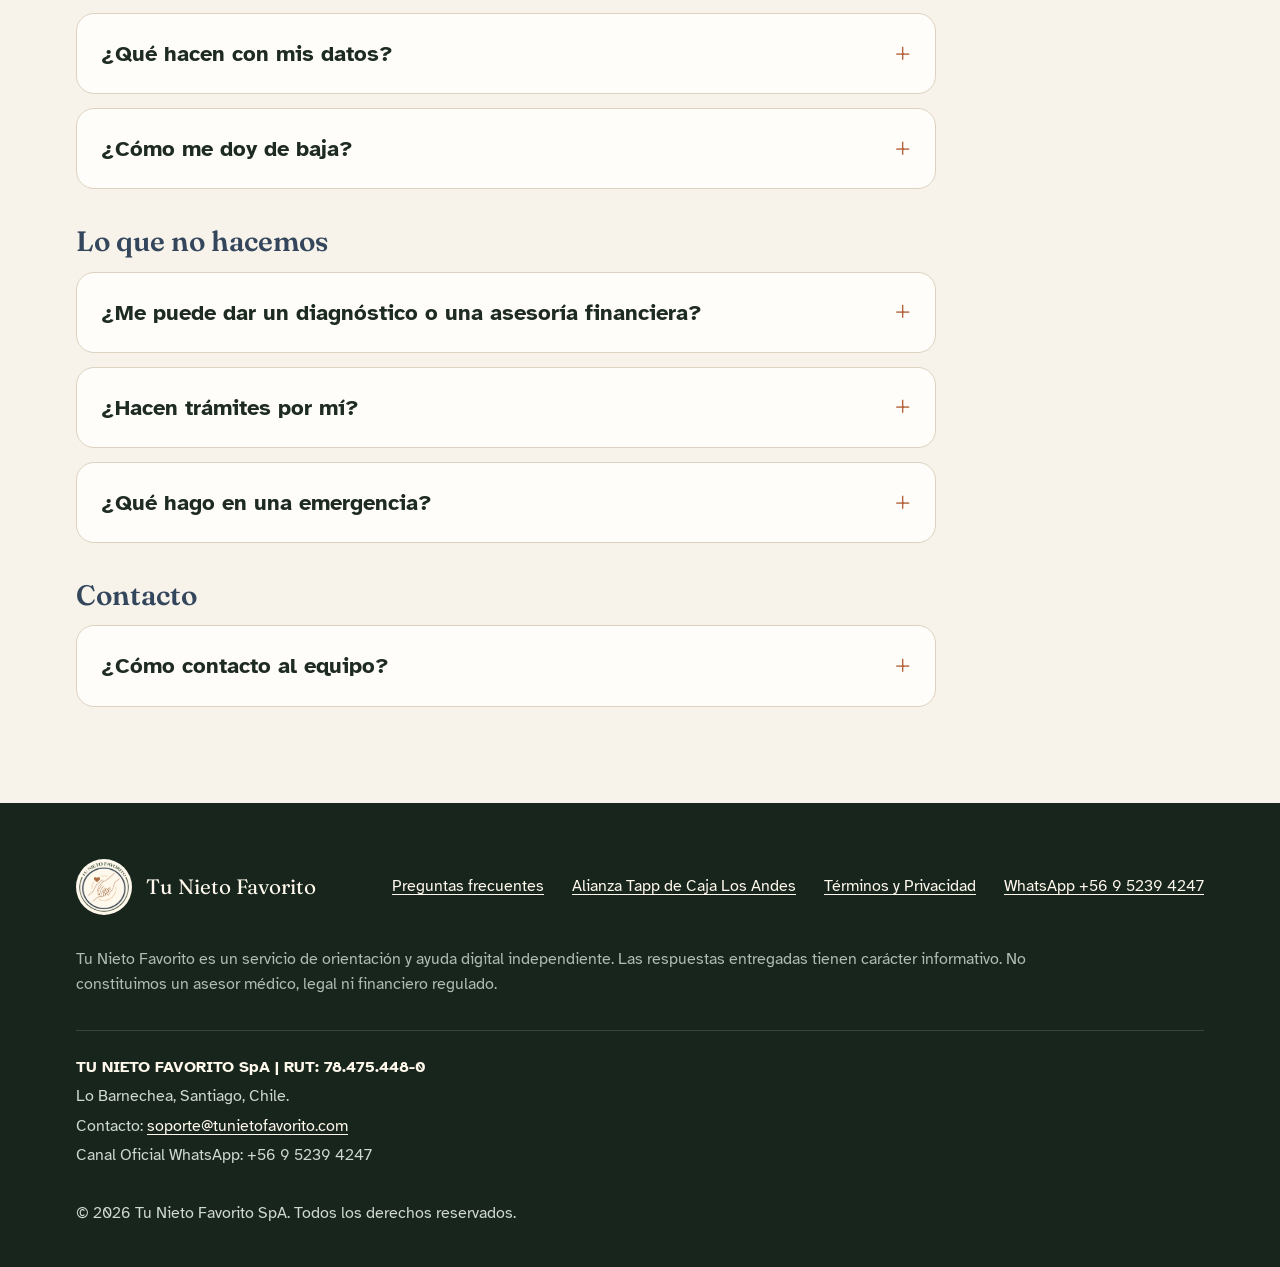
==== commit 0ad5e5ee: "Textos de Tomás en /tapp-cla, logo Tapp y fotos" ====
--- a/preguntas/index.html
+++ b/preguntas/index.html
@@ -47,7 +47,7 @@
   <p>Lo que más nos preguntan. Si no encuentras tu respuesta, escríbenos por WhatsApp.</p>
   <div><a class="btn btn--primary" href="https://wa.me/56952394247?text=Hola%2C+quiero+probar+Tu+Nieto+Favorito%2C+lo+vi+en+la+web." target="_blank" rel="noopener"><svg viewBox="0 0 24 24" aria-hidden="true" fill="currentColor"><path d="M17.47 14.38c-.3-.15-1.76-.87-2.03-.97-.27-.1-.47-.15-.67.15-.2.3-.77.97-.94 1.16-.17.2-.35.22-.64.07-.3-.15-1.26-.46-2.39-1.47-.88-.79-1.48-1.76-1.65-2.06-.17-.3-.02-.46.13-.6.13-.14.3-.35.45-.52.15-.17.2-.3.3-.5.1-.2.05-.37-.03-.52-.07-.15-.67-1.61-.92-2.2-.24-.58-.49-.5-.67-.51h-.57c-.2 0-.52.07-.8.37-.27.3-1.04 1.02-1.04 2.48s1.07 2.88 1.21 3.07c.15.2 2.1 3.2 5.08 4.49.71.31 1.26.49 1.7.63.71.22 1.36.19 1.87.12.57-.09 1.76-.72 2-1.41.25-.7.25-1.29.18-1.41-.08-.13-.27-.2-.57-.35M12.05 21.79h-.01a9.87 9.87 0 0 1-5.03-1.38l-.36-.21-3.74.98 1-3.65-.24-.37a9.86 9.86 0 0 1-1.51-5.26c0-5.45 4.44-9.88 9.89-9.88 2.64 0 5.12 1.03 6.99 2.9a9.83 9.83 0 0 1 2.89 6.99c0 5.45-4.44 9.88-9.88 9.88m8.41-18.3A11.82 11.82 0 0 0 12.05 0C5.5 0 .16 5.34.16 11.89c0 2.1.55 4.14 1.59 5.95L.06 24l6.3-1.65a11.88 11.88 0 0 0 5.69 1.45h.01c6.55 0 11.89-5.34 11.89-11.89a11.82 11.82 0 0 0-3.48-8.41z"/></svg><span>Hablar por WhatsApp</span></a></div>
 </div></section>
-<section><div class="wrap"><div class="faq"><h2 class="faq-group">Sobre el servicio</h2><details><summary>¿Qué es Tu Nieto Favorito?</summary><div class="answer"><p>Es un servicio de acompañamiento y orientación para personas mayores que funciona por WhatsApp. Te responde un asistente con inteligencia artificial, supervisado por un equipo de personas.</p><p>Te ayuda con dudas de salud, pensiones, beneficios sociales, uso del celular, actividades y recordatorios.</p></div></details><details><summary>¿Necesito instalar algo?</summary><div class="answer"><p>No. Solo necesitas WhatsApp, el mismo que ya usas para hablar con tu familia. No hay apps nuevas ni claves que recordar.</p></div></details><details><summary>¿A qué hora puedo escribir?</summary><div class="answer"><p>A cualquier hora, todos los días del año.</p></div></details><details><summary>¿Puedo mandar audios?</summary><div class="answer"><p>Sí. Puedes escribir o mandar mensajes de voz. Los audios se transcriben para poder responderte.</p></div></details><h2 class="faq-group">Acceso y costo</h2><details><summary>¿Tiene costo?</summary><div class="answer"><p>Para ti no tiene costo. Lo paga la institución que te ofrece el beneficio, como parte de un convenio con nosotros.</p><p>Que Tu Nieto Favorito sea gratis no significa que los productos o beneficios de esa institución también lo sean: sus condiciones las define cada institución.</p></div></details><details><summary>¿Cómo me habilito?</summary><div class="answer"><p>El servicio se activa a través de una institución en convenio. La institución te incluye en su lista de personas habilitadas y luego tú nos escribes al +56 9 5239 4247.</p><p>En tu primer mensaje te pediremos tu RUT, escrito con el teclado, para confirmar que eres parte del beneficio.</p></div></details><details><summary>Escribí y me dijeron que no estoy habilitado. ¿Qué hago?</summary><div class="answer"><p>Significa que tu RUT todavía no está en la lista de una institución en convenio. En el mismo chat te explicamos cómo pedir el beneficio.</p></div></details><details><summary>¿Hay un límite de uso?</summary><div class="answer"><p>Sí. Para que el servicio sea sostenible, cada persona tiene un cupo mensual. Te avisamos cuando te acerques al límite y el servicio vuelve a estar disponible el día 1 del mes siguiente.</p></div></details><h2 class="faq-group">Seguridad y datos</h2><details><summary>¿Me van a pedir mis claves?</summary><div class="answer"><p>Nunca. No te pediremos claves, contraseñas, ClaveÚnica, PIN, números de tarjeta ni códigos que lleguen a tu celular.</p><p>Desconfía de cualquier mensaje que te los pida, aunque diga ser de Tu Nieto Favorito o de tu institución.</p></div></details><details><summary>¿Qué hacen con mis datos?</summary><div class="answer"><p>Guardamos solo lo necesario para ayudarte mejor, de forma confidencial. No compartimos tu información con ninguna institución sin tu autorización.</p><p>Puedes pedir ver, corregir o borrar tus datos en cualquier momento. Todo el detalle está en la <a href="../terminos/#datos">Política de Privacidad</a>.</p></div></details><details><summary>¿Cómo me doy de baja?</summary><div class="answer"><p>Escribe <b>BAJA</b> en el chat. Te pediremos confirmarlo para evitar errores y luego borraremos tus datos como se explica en los términos. Si cambias de opinión, puedes volver a escribirnos.</p></div></details><h2 class="faq-group">Lo que no hacemos</h2><details><summary>¿Me puede dar un diagnóstico o una asesoría financiera?</summary><div class="answer"><p>No. Te orientamos e informamos, pero no somos un servicio médico, legal ni financiero. Para decisiones importantes, confirma siempre con tu médico, tu banco o la institución que corresponda.</p></div></details><details><summary>¿Hacen trámites por mí?</summary><div class="answer"><p>No hacemos trámites en tu nombre, no firmamos documentos ni movemos dinero. Te explicamos paso a paso cómo hacerlos tú.</p></div></details><details><summary>¿Qué hago en una emergencia?</summary><div class="answer"><p>Tu Nieto Favorito no es un servicio de urgencia. Ante una emergencia de salud llama al <b>131</b>. Si necesitas apoyo emocional urgente, llama al <b>*4141</b>.</p></div></details><h2 class="faq-group">Contacto</h2><details><summary>¿Cómo contacto al equipo?</summary><div class="answer"><p>Escríbenos a <a href="mailto:soporte@tunietofavorito.com">soporte@tunietofavorito.com</a>.</p></div></details></div></div></section>
+<section><div class="wrap"><div class="faq"><h2 class="faq-group">Sobre el servicio</h2><details><summary>¿Qué es Tu Nieto Favorito?</summary><div class="answer"><p>Es un servicio de acompañamiento y orientación para personas mayores que funciona por WhatsApp. Te responde un asistente con inteligencia artificial, supervisado por un equipo de personas.</p><p>Te ayuda con dudas de salud, pensiones, beneficios sociales, uso del celular, actividades y recordatorios.</p></div></details><details><summary>¿Necesito instalar algo?</summary><div class="answer"><p>No. Solo necesitas WhatsApp, el mismo que ya usas para hablar con tu familia. No hay apps nuevas ni claves que recordar.</p></div></details><details><summary>¿A qué hora puedo escribir?</summary><div class="answer"><p>A cualquier hora, todos los días del año.</p></div></details><details><summary>¿Puedo mandar audios?</summary><div class="answer"><p>Sí. Puedes escribir o mandar mensajes de voz. Los audios se transcriben para poder responderte.</p></div></details><details><summary>¿Puedo mandar fotos?</summary><div class="answer"><p>Sí. Puedes mandar la foto de una boleta, una receta, una carta o la captura de un mensaje que no entiendas: leemos el texto que aparece y te explicamos en simple qué hacer. Por ahora no abrimos archivos PDF; en ese caso, mándanos una foto del documento.</p></div></details><h2 class="faq-group">Acceso y costo</h2><details><summary>¿Tiene costo?</summary><div class="answer"><p>Para ti no tiene costo. Lo paga la institución que te ofrece el beneficio, como parte de un convenio con nosotros.</p><p>Que Tu Nieto Favorito sea gratis no significa que los productos o beneficios de esa institución también lo sean: sus condiciones las define cada institución.</p></div></details><details><summary>¿Cómo me habilito?</summary><div class="answer"><p>El servicio se activa a través de una institución en convenio. La institución te incluye en su lista de personas habilitadas y luego tú nos escribes al +56 9 5239 4247.</p><p>En tu primer mensaje te pediremos tu RUT, escrito con el teclado, para confirmar que eres parte del beneficio.</p></div></details><details><summary>Escribí y me dijeron que no estoy habilitado. ¿Qué hago?</summary><div class="answer"><p>Significa que tu RUT todavía no está en la lista de una institución en convenio. En el mismo chat te explicamos cómo pedir el beneficio.</p></div></details><details><summary>¿Hay un límite de uso?</summary><div class="answer"><p>Sí. Para que el servicio sea sostenible, cada persona tiene un cupo mensual. Te avisamos cuando te acerques al límite y el servicio vuelve a estar disponible el día 1 del mes siguiente.</p></div></details><h2 class="faq-group">Seguridad y datos</h2><details><summary>¿Me van a pedir mis claves?</summary><div class="answer"><p>Nunca. No te pediremos claves, contraseñas, ClaveÚnica, PIN, números de tarjeta ni códigos que lleguen a tu celular.</p><p>Desconfía de cualquier mensaje que te los pida, aunque diga ser de Tu Nieto Favorito o de tu institución.</p></div></details><details><summary>¿Qué hacen con mis datos?</summary><div class="answer"><p>Guardamos solo lo necesario para ayudarte mejor, de forma confidencial. No compartimos tu información con ninguna institución sin tu autorización.</p><p>Puedes pedir ver, corregir o borrar tus datos en cualquier momento. Todo el detalle está en la <a href="../terminos/#datos">Política de Privacidad</a>.</p></div></details><details><summary>¿Cómo me doy de baja?</summary><div class="answer"><p>Escribe <b>BAJA</b> en el chat. Te pediremos confirmarlo para evitar errores y luego borraremos tus datos como se explica en los términos. Si cambias de opinión, puedes volver a escribirnos.</p></div></details><h2 class="faq-group">Lo que no hacemos</h2><details><summary>¿Me puede dar un diagnóstico o una asesoría financiera?</summary><div class="answer"><p>No. Te orientamos e informamos, pero no somos un servicio médico, legal ni financiero. Para decisiones importantes, confirma siempre con tu médico, tu banco o la institución que corresponda.</p></div></details><details><summary>¿Hacen trámites por mí?</summary><div class="answer"><p>No hacemos trámites en tu nombre, no firmamos documentos ni movemos dinero. Te explicamos paso a paso cómo hacerlos tú.</p></div></details><details><summary>¿Qué hago en una emergencia?</summary><div class="answer"><p>Tu Nieto Favorito no es un servicio de urgencia. Ante una emergencia de salud llama al <b>131</b>. Si necesitas apoyo emocional urgente, llama al <b>*4141</b>.</p></div></details><h2 class="faq-group">Contacto</h2><details><summary>¿Cómo contacto al equipo?</summary><div class="answer"><p>Escríbenos a <a href="mailto:soporte@tunietofavorito.com">soporte@tunietofavorito.com</a>.</p></div></details></div></div></section>
 
 </main>
 <footer class="site-footer">
@@ -64,7 +64,7 @@
     <p class="disclaimer">Tu Nieto Favorito es un servicio de orientación y ayuda digital independiente. Las respuestas entregadas tienen carácter informativo. No constituimos un asesor médico, legal ni financiero regulado.</p>
     <div class="legal">
       <strong>TU NIETO FAVORITO SpA | RUT: 78.475.448-0</strong>
-      <span>Domicilio: Calle Los Cactus N° 1558, Lo Barnechea, Santiago, Chile.</span>
+      <span>Lo Barnechea, Santiago, Chile.</span>
       <span>Contacto: <a href="mailto:soporte@tunietofavorito.com">soporte@tunietofavorito.com</a></span>
       <span>Canal Oficial WhatsApp: +56 9 5239 4247</span>
     </div>
--- a/assets/styles.css
+++ b/assets/styles.css
@@ -231,6 +231,7 @@
 .head-split .section-head { margin-bottom: 0; }
 .head-art { width: min(440px, 100%); height: auto; justify-self: center; }
 @media (max-width: 860px) { .head-split { grid-template-columns: 1fr; } .head-art { width: min(360px, 100%); } }
+
 /* Alianza */
 .ally-strip { margin-top: 28px; display: flex; flex-wrap: wrap; align-items: center; gap: 12px 18px; padding: 18px 22px; border-radius: var(--radius); background: var(--card); border: 1px solid var(--line); border-left: 5px solid var(--clay); }
 .ally-strip p { flex: 1 1 320px; min-width: 0; }
@@ -245,3 +246,9 @@
 .ally-note { margin-top: 24px; color: var(--muted); font-size: var(--step--1); max-width: 52rem; }
 .ally-list { max-width: 52rem; margin: 0; padding-left: 1.3em; display: grid; gap: 14px; }
 .ally-list li::marker { color: var(--clay); }
+.ally-partner-logo { height: 52px; width: auto; background: #fff; border: 1px solid var(--line); border-radius: 12px; padding: 8px 12px; }
+.pillars--2 { grid-template-columns: repeat(2, minmax(0, 1fr)); }
+@media (max-width: 640px) { .pillars--2 { grid-template-columns: 1fr; } .ally-partner-logo { height: 44px; } }
+.pillar p.ally-fine { font-size: .95rem; border-top: 1px dashed var(--line); padding-top: 10px; margin-top: auto; }
+.ally-lockup img.ally-partner-logo { width: auto; height: 56px; max-width: 100%; }
+@media (max-width: 640px) { .ally-lockup img.ally-partner-logo { height: 46px; } }
